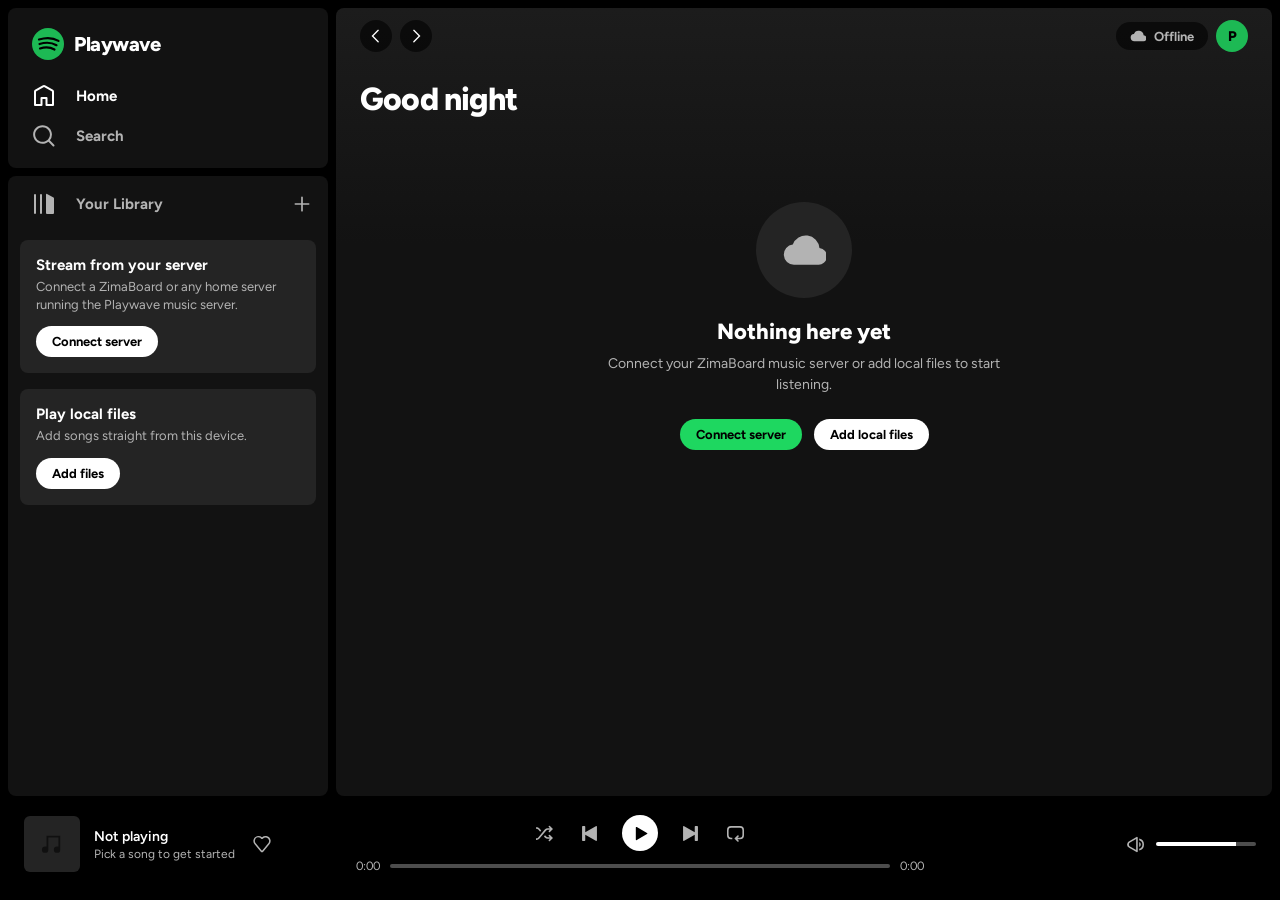
==== media-player/index.html @ f7f26b3d "Add Playwave: Spotify-style media player with home-server streaming Web app (plain HTML/CSS/JS, no b" ====
<!DOCTYPE html>
<html lang="en">
<head>
<meta charset="UTF-8">
<meta name="viewport" content="width=device-width, initial-scale=1.0">
<title>Playwave</title>
<link rel="icon" href="data:image/svg+xml,%3Csvg xmlns='http://www.w3.org/2000/svg' viewBox='0 0 32 32'%3E%3Ccircle cx='16' cy='16' r='16' fill='%231db954'/%3E%3Cpath d='M8 20.5c4.5-1.4 10.5-1.2 14.5 1M7.5 16c5.5-1.7 12.5-1.4 17 1.2M7 11.5c6.5-2 14.5-1.6 19.5 1.4' stroke='%23000' stroke-width='2.2' fill='none' stroke-linecap='round'/%3E%3C/svg%3E">
<link rel="preconnect" href="https://fonts.googleapis.com">
<link rel="preconnect" href="https://fonts.gstatic.com" crossorigin>
<link href="https://fonts.googleapis.com/css2?family=Figtree:wght@400;500;600;700;800;900&display=swap" rel="stylesheet">
<link rel="stylesheet" href="css/styles.css">
</head>
<body>
<div class="app">

  <!-- ======================= SIDEBAR ======================= -->
  <aside class="sidebar">
    <div class="panel nav-panel">
      <a class="logo" href="#" data-view="home">
        <svg viewBox="0 0 32 32" width="32" height="32" aria-hidden="true">
          <circle cx="16" cy="16" r="16" fill="#1db954"/>
          <path d="M8 20.5c4.5-1.4 10.5-1.2 14.5 1M7.5 16c5.5-1.7 12.5-1.4 17 1.2M7 11.5c6.5-2 14.5-1.6 19.5 1.4"
                stroke="#000" stroke-width="2.2" fill="none" stroke-linecap="round"/>
        </svg>
        <span>Playwave</span>
      </a>
      <nav class="main-nav">
        <button class="nav-item active" data-view="home">
          <svg viewBox="0 0 24 24"><path d="M12.5 3.247a1 1 0 0 0-1 0L4 7.577V20h4.5v-6a1 1 0 0 1 1-1h5a1 1 0 0 1 1 1v6H20V7.577l-7.5-4.33zm-2-1.732a3 3 0 0 1 3 0l7.5 4.33a2 2 0 0 1 1 1.732V21a1 1 0 0 1-1 1h-6.5a1 1 0 0 1-1-1v-6h-3v6a1 1 0 0 1-1 1H3a1 1 0 0 1-1-1V7.577a2 2 0 0 1 1-1.732l7.5-4.33z"/></svg>
          <span>Home</span>
        </button>
        <button class="nav-item" data-view="search">
          <svg viewBox="0 0 24 24"><path d="M10.533 1.279c-5.18 0-9.407 4.14-9.407 9.279s4.226 9.279 9.407 9.279c2.234 0 4.29-.77 5.907-2.058l4.353 4.353a1 1 0 1 0 1.414-1.414l-4.344-4.344a9.157 9.157 0 0 0 2.077-5.816c0-5.14-4.226-9.28-9.407-9.28zm-7.407 9.279c0-4.006 3.302-7.28 7.407-7.28s7.407 3.274 7.407 7.28-3.302 7.279-7.407 7.279-7.407-3.273-7.407-7.28z"/></svg>
          <span>Search</span>
        </button>
      </nav>
    </div>

    <div class="panel library-panel">
      <div class="library-head">
        <button class="nav-item lib-title" data-view="library">
          <svg viewBox="0 0 24 24"><path d="M3 22a1 1 0 0 1-1-1V3a1 1 0 0 1 2 0v18a1 1 0 0 1-1 1zM15.5 2.134A1 1 0 0 0 14 3v18a1 1 0 0 0 1 1h6a1 1 0 0 0 1-1V6.464a1 1 0 0 0-.5-.866l-6-3.464zM9 2a1 1 0 0 0-1 1v18a1 1 0 1 0 2 0V3a1 1 0 0 0-1-1z"/></svg>
          <span>Your Library</span>
        </button>
        <button class="icon-btn" id="addLocalBtn" title="Add local files">
          <svg viewBox="0 0 24 24"><path d="M11.999 3a1 1 0 0 1 1 1v7h7a1 1 0 1 1 0 2h-7v7a1 1 0 1 1-2 0v-7h-7a1 1 0 1 1 0-2h7V4a1 1 0 0 1 1-1z"/></svg>
        </button>
      </div>

      <div class="source-card" id="cloudCard">
        <p class="source-title">Stream from your server</p>
        <p class="source-sub" id="cloudCardSub">Connect a ZimaBoard or any home server running the Playwave music server.</p>
        <button class="pill-btn" id="connectBtn">Connect server</button>
      </div>

      <div class="source-card" id="localCard">
        <p class="source-title">Play local files</p>
        <p class="source-sub">Add songs straight from this device.</p>
        <button class="pill-btn" id="addLocalBtn2">Add files</button>
      </div>

      <ul class="side-track-list" id="sideTrackList"></ul>
    </div>
  </aside>

  <!-- ======================= MAIN ======================= -->
  <main class="main panel">
    <header class="topbar">
      <div class="topbar-left">
        <button class="circle-btn" id="navBack" title="Go back">
          <svg viewBox="0 0 24 24"><path d="M15.957 2.793a1 1 0 0 1 0 1.414L8.164 12l7.793 7.793a1 1 0 1 1-1.414 1.414L5.336 12l9.207-9.207a1 1 0 0 1 1.414 0z"/></svg>
        </button>
        <button class="circle-btn" id="navFwd" title="Go forward">
          <svg viewBox="0 0 24 24"><path d="M8.043 2.793a1 1 0 0 0 0 1.414L15.836 12l-7.793 7.793a1 1 0 1 0 1.414 1.414L18.664 12 9.457 2.793a1 1 0 0 0-1.414 0z"/></svg>
        </button>
      </div>
      <div class="topbar-right">
        <span class="conn-badge" id="connBadge" title="Cloud server status">
          <svg viewBox="0 0 24 24"><path d="M6.5 20a5.5 5.5 0 0 1-.62-10.965 7.501 7.501 0 0 1 14.55 1.9A4.5 4.5 0 0 1 19.5 20h-13z"/></svg>
          <span id="connBadgeText">Offline</span>
        </span>
        <div class="avatar" title="You">P</div>
      </div>
    </header>

    <div class="content" id="content">

      <!-- HOME VIEW -->
      <section class="view" id="view-home">
        <h1 class="greeting" id="greeting">Good evening</h1>
        <div class="quick-grid" id="quickGrid"></div>
        <div class="section-head">
          <h2>Your songs</h2>
          <button class="text-btn" data-view="library">Show all</button>
        </div>
        <div class="card-grid" id="cardGrid"></div>
        <div class="empty-state" id="homeEmpty">
          <div class="empty-art">
            <svg viewBox="0 0 24 24"><path d="M6.5 20a5.5 5.5 0 0 1-.62-10.965 7.501 7.501 0 0 1 14.55 1.9A4.5 4.5 0 0 1 19.5 20h-13z"/></svg>
          </div>
          <h2>Nothing here yet</h2>
          <p>Connect your ZimaBoard music server or add local files to start listening.</p>
          <div class="empty-actions">
            <button class="pill-btn solid" id="emptyConnectBtn">Connect server</button>
            <button class="pill-btn" id="emptyLocalBtn">Add local files</button>
          </div>
        </div>
      </section>

      <!-- SEARCH VIEW -->
      <section class="view hidden" id="view-search">
        <div class="search-wrap">
          <svg viewBox="0 0 24 24"><path d="M10.533 1.279c-5.18 0-9.407 4.14-9.407 9.279s4.226 9.279 9.407 9.279c2.234 0 4.29-.77 5.907-2.058l4.353 4.353a1 1 0 1 0 1.414-1.414l-4.344-4.344a9.157 9.157 0 0 0 2.077-5.816c0-5.14-4.226-9.28-9.407-9.28zm-7.407 9.279c0-4.006 3.302-7.28 7.407-7.28s7.407 3.274 7.407 7.28-3.302 7.279-7.407 7.279-7.407-3.273-7.407-7.28z"/></svg>
          <input type="text" id="searchInput" placeholder="What do you want to play?" autocomplete="off">
        </div>
        <div class="track-table" id="searchResults"></div>
        <p class="muted-note hidden" id="searchNone">No results found. Try a different artist or title.</p>
      </section>

      <!-- LIBRARY VIEW -->
      <section class="view hidden" id="view-library">
        <div class="lib-hero">
          <div class="lib-hero-art">
            <svg viewBox="0 0 24 24"><path d="M6 3h15v15.167a3.5 3.5 0 1 1-3.5-3.5H19V5H8v13.167a3.5 3.5 0 1 1-3.5-3.5H6V3z"/></svg>
          </div>
          <div>
            <p class="lib-hero-kicker">Playlist</p>
            <h1>All Songs</h1>
            <p class="lib-hero-meta" id="libMeta">0 songs</p>
          </div>
        </div>
        <div class="lib-actions">
          <button class="big-play-btn" id="libPlayAll" title="Play all">
            <svg viewBox="0 0 24 24"><path d="m7.05 3.606 13.49 7.788a.7.7 0 0 1 0 1.212L7.05 20.394A.7.7 0 0 1 6 19.788V4.212a.7.7 0 0 1 1.05-.606z"/></svg>
          </button>
          <button class="icon-btn big" id="libShuffle" title="Shuffle">
            <svg viewBox="0 0 24 24"><path d="M13.151.922a.75.75 0 1 0-1.06 1.06L13.109 3H11.16a3.75 3.75 0 0 0-2.873 1.34l-6.173 7.356A2.25 2.25 0 0 1 .39 12.5H0V14h.391a3.75 3.75 0 0 0 2.873-1.34l6.173-7.356a2.25 2.25 0 0 1 1.724-.804h1.947l-1.017 1.018a.75.75 0 0 0 1.06 1.06L15.98 3.75 13.15.922zM.391 3.5H0V2h.391c1.109 0 2.16.49 2.873 1.34L4.89 5.277l-.979 1.167-1.796-2.14A2.25 2.25 0 0 0 .39 3.5z"/><path d="m7.5 10.723.98-1.167.957 1.14a2.25 2.25 0 0 0 1.724.804h1.947l-1.017-1.018a.75.75 0 1 1 1.06-1.06l2.829 2.828-2.829 2.828a.75.75 0 1 1-1.06-1.06L13.109 13H11.16a3.75 3.75 0 0 1-2.873-1.34l-.787-.937z" transform="translate(4 5)"/></svg>
          </button>
        </div>
        <div class="track-table" id="libraryTable"></div>
      </section>

    </div>
  </main>

  <!-- ======================= PLAYER BAR ======================= -->
  <footer class="playerbar">
    <div class="now-playing">
      <div class="np-art" id="npArt">
        <svg viewBox="0 0 24 24"><path d="M6 3h15v15.167a3.5 3.5 0 1 1-3.5-3.5H19V5H8v13.167a3.5 3.5 0 1 1-3.5-3.5H6V3z"/></svg>
      </div>
      <div class="np-meta">
        <span class="np-title" id="npTitle">Not playing</span>
        <span class="np-artist" id="npArtist">Pick a song to get started</span>
      </div>
      <button class="icon-btn like-btn" id="likeBtn" title="Save to liked songs">
        <svg viewBox="0 0 24 24"><path d="M5.21 1.57a6.757 6.757 0 0 1 6.708 1.545.124.124 0 0 0 .165 0 6.741 6.741 0 0 1 5.715-1.78l.004.001a6.802 6.802 0 0 1 5.571 5.376v.003a6.689 6.689 0 0 1-1.49 5.655l-7.954 9.48a2.518 2.518 0 0 1-3.857 0L2.12 12.37A6.683 6.683 0 0 1 .627 6.714 6.757 6.757 0 0 1 5.21 1.57zm3.12 1.803a4.757 4.757 0 0 0-5.74 3.725l-.001.002a4.684 4.684 0 0 0 1.049 3.969l.009.01 7.958 9.485a.518.518 0 0 0 .79 0l7.968-9.495a4.688 4.688 0 0 0 1.049-3.965 4.803 4.803 0 0 0-3.931-3.794 4.74 4.74 0 0 0-4.023 1.256l-.008.008a2.123 2.123 0 0 1-2.9 0l-.007-.007a4.757 4.757 0 0 0-2.214-1.194z"/></svg>
      </button>
    </div>

    <div class="player-center">
      <div class="player-controls">
        <button class="icon-btn ctl" id="shuffleBtn" title="Enable shuffle">
          <svg viewBox="0 0 16 16"><path d="M13.151.922a.75.75 0 1 0-1.06 1.06L13.109 3H11.16a3.75 3.75 0 0 0-2.873 1.34l-6.173 7.356A2.25 2.25 0 0 1 .39 12.5H0V14h.391a3.75 3.75 0 0 0 2.873-1.34l6.173-7.356a2.25 2.25 0 0 1 1.724-.804h1.947l-1.017 1.018a.75.75 0 0 0 1.06 1.06L15.98 3.75 13.15.922zM.391 3.5H0V2h.391c1.109 0 2.16.49 2.873 1.34L4.89 5.277l-.979 1.167-1.796-2.14A2.25 2.25 0 0 0 .39 3.5z"/><path d="m7.5 10.723.98-1.167.957 1.14a2.25 2.25 0 0 0 1.724.804h1.947l-1.017-1.018a.75.75 0 1 1 1.06-1.06l2.829 2.828-2.829 2.828a.75.75 0 1 1-1.06-1.06L13.109 13H11.16a3.75 3.75 0 0 1-2.873-1.34l-.787-.937z"/></svg>
        </button>
        <button class="icon-btn ctl" id="prevBtn" title="Previous">
          <svg viewBox="0 0 16 16"><path d="M3.3 1a.7.7 0 0 1 .7.7v5.15l9.95-5.744a.7.7 0 0 1 1.05.606v12.575a.7.7 0 0 1-1.05.607L4 9.149V14.3a.7.7 0 0 1-.7.7H1.7a.7.7 0 0 1-.7-.7V1.7a.7.7 0 0 1 .7-.7h1.6z"/></svg>
        </button>
        <button class="play-btn" id="playBtn" title="Play">
          <svg viewBox="0 0 16 16" class="icon-play"><path d="M3 1.713a.7.7 0 0 1 1.05-.607l10.89 6.288a.7.7 0 0 1 0 1.212L4.05 14.894A.7.7 0 0 1 3 14.288V1.713z"/></svg>
          <svg viewBox="0 0 16 16" class="icon-pause hidden"><path d="M2.7 1a.7.7 0 0 0-.7.7v12.6a.7.7 0 0 0 .7.7h2.6a.7.7 0 0 0 .7-.7V1.7a.7.7 0 0 0-.7-.7H2.7zm8 0a.7.7 0 0 0-.7.7v12.6a.7.7 0 0 0 .7.7h2.6a.7.7 0 0 0 .7-.7V1.7a.7.7 0 0 0-.7-.7h-2.6z"/></svg>
        </button>
        <button class="icon-btn ctl" id="nextBtn" title="Next">
          <svg viewBox="0 0 16 16"><path d="M12.7 1a.7.7 0 0 0-.7.7v5.15L2.05 1.107A.7.7 0 0 0 1 1.712v12.575a.7.7 0 0 0 1.05.607L12 9.149V14.3a.7.7 0 0 0 .7.7h1.6a.7.7 0 0 0 .7-.7V1.7a.7.7 0 0 0-.7-.7h-1.6z"/></svg>
        </button>
        <button class="icon-btn ctl" id="repeatBtn" title="Enable repeat">
          <svg viewBox="0 0 16 16"><path d="M0 4.75A3.75 3.75 0 0 1 3.75 1h8.5A3.75 3.75 0 0 1 16 4.75v5a3.75 3.75 0 0 1-3.75 3.75H9.81l1.018 1.018a.75.75 0 1 1-1.06 1.06L6.939 12.75l2.829-2.828a.75.75 0 1 1 1.06 1.06L9.811 12h2.439a2.25 2.25 0 0 0 2.25-2.25v-5a2.25 2.25 0 0 0-2.25-2.25h-8.5A2.25 2.25 0 0 0 1.5 4.75v5A2.25 2.25 0 0 0 3.75 12H5v1.5H3.75A3.75 3.75 0 0 1 0 9.75v-5z"/></svg>
          <span class="repeat-one-dot hidden" id="repeatOneDot">1</span>
        </button>
      </div>
      <div class="progress-row">
        <span class="time" id="curTime">0:00</span>
        <input type="range" class="slider" id="seekBar" min="0" max="1000" value="0" step="1" aria-label="Seek">
        <span class="time" id="durTime">0:00</span>
      </div>
    </div>

    <div class="player-right">
      <button class="icon-btn ctl" id="muteBtn" title="Mute">
        <svg viewBox="0 0 16 16" class="icon-vol"><path d="M9.741.85a.75.75 0 0 1 .375.65v13a.75.75 0 0 1-1.125.65l-6.925-4a3.642 3.642 0 0 1-1.33-4.967 3.639 3.639 0 0 1 1.33-1.332l6.925-4a.75.75 0 0 1 .75 0zm-6.924 5.3a2.139 2.139 0 0 0 0 3.7l5.8 3.35V2.8l-5.8 3.35zm8.683 4.29V5.56a2.75 2.75 0 0 1 0 4.88z"/><path d="M11.5 13.614a5.752 5.752 0 0 0 0-11.228v1.55a4.252 4.252 0 0 1 0 8.127v1.55z"/></svg>
        <svg viewBox="0 0 16 16" class="icon-muted hidden"><path d="M13.86 5.47a.75.75 0 0 0-1.061 0l-1.47 1.47-1.47-1.47A.75.75 0 0 0 8.8 6.53L10.269 8l-1.47 1.47a.75.75 0 1 0 1.06 1.06l1.47-1.47 1.47 1.47a.75.75 0 0 0 1.06-1.06L12.39 8l1.47-1.47a.75.75 0 0 0 0-1.06z"/><path d="M9.741.85a.75.75 0 0 1 .375.65v13a.75.75 0 0 1-1.125.65l-6.925-4a3.642 3.642 0 0 1-1.33-4.967 3.639 3.639 0 0 1 1.33-1.332l6.925-4a.75.75 0 0 1 .75 0zm-6.924 5.3a2.139 2.139 0 0 0 0 3.7l5.8 3.35V2.8l-5.8 3.35z"/></svg>
      </button>
      <input type="range" class="slider vol" id="volBar" min="0" max="100" value="80" step="1" aria-label="Volume">
    </div>
  </footer>
</div>

<!-- ======================= CONNECT MODAL ======================= -->
<div class="modal-backdrop hidden" id="connectModal">
  <div class="modal">
    <h2>Connect to your music server</h2>
    <p class="modal-sub">Point Playwave at a ZimaBoard 2 (or any machine on your network) running the
      bundled server &mdash; see <code>server/zima-server.js</code>. Your songs stream straight from it.</p>
    <label class="field-label" for="serverUrlInput">Server address</label>
    <input type="text" id="serverUrlInput" class="text-input" placeholder="http://192.168.1.50:8090" autocomplete="off" spellcheck="false">
    <p class="modal-hint">Tip: on most home networks the ZimaBoard is reachable at
      <code>http://zimaboard.local:8090</code> or via its LAN IP.</p>
    <p class="modal-error hidden" id="connectError"></p>
    <div class="modal-actions">
      <button class="text-btn" id="disconnectBtn">Disconnect</button>
      <span class="spacer"></span>
      <button class="text-btn" id="cancelConnectBtn">Cancel</button>
      <button class="pill-btn solid" id="doConnectBtn">Connect</button>
    </div>
  </div>
</div>

<input type="file" id="filePicker" multiple accept="audio/*" hidden>
<audio id="audio" preload="metadata"></audio>
<div class="toast hidden" id="toast"></div>

<script src="js/app.js"></script>
</body>
</html>
---- media-player/css/styles.css ----
/* ========================================================================
   Playwave — Spotify-inspired design language
   Black app frame, rounded #121212 panels, #1db954 accent, Figtree type.
   ======================================================================== */

:root {
  --bg-base: #000000;
  --bg-panel: #121212;
  --bg-panel-grad: linear-gradient(#1c1c1c, #121212 30%);
  --bg-card: #181818;
  --bg-card-hover: #282828;
  --bg-elevated: #242424;
  --bg-input: #2a2a2a;
  --text-base: #ffffff;
  --text-subdued: #b3b3b3;
  --accent: #1db954;
  --accent-bright: #1ed760;
  --danger: #f15e6c;
  --radius: 8px;
  --panel-gap: 8px;
  --playerbar-h: 88px;
  --sidebar-w: 320px;
}

* { margin: 0; padding: 0; box-sizing: border-box; }

html, body { height: 100%; }

body {
  background: var(--bg-base);
  color: var(--text-base);
  font-family: "Figtree", "Circular Std", "Helvetica Neue", Helvetica, Arial, sans-serif;
  font-size: 14px;
  overflow: hidden;
  -webkit-font-smoothing: antialiased;
}

button { font: inherit; color: inherit; background: none; border: none; cursor: pointer; }
svg { fill: currentColor; display: block; }
.hidden { display: none !important; }
.spacer { flex: 1; }

/* ---------- App frame ---------- */

.app {
  display: grid;
  grid-template-columns: var(--sidebar-w) 1fr;
  grid-template-rows: 1fr auto;
  grid-template-areas:
    "sidebar main"
    "player  player";
  gap: var(--panel-gap);
  height: 100vh;
  padding: var(--panel-gap);
}

.panel {
  background: var(--bg-panel);
  border-radius: var(--radius);
}

/* ---------- Sidebar ---------- */

.sidebar {
  grid-area: sidebar;
  display: flex;
  flex-direction: column;
  gap: var(--panel-gap);
  min-height: 0;
}

.nav-panel { padding: 12px; }

.logo {
  display: flex;
  align-items: center;
  gap: 10px;
  padding: 8px 12px 16px;
  color: var(--text-base);
  text-decoration: none;
  font-size: 20px;
  font-weight: 800;
  letter-spacing: -0.5px;
}

.main-nav { display: flex; flex-direction: column; }

.nav-item {
  display: flex;
  align-items: center;
  gap: 20px;
  padding: 8px 12px;
  height: 40px;
  color: var(--text-subdued);
  font-weight: 700;
  font-size: 15px;
  border-radius: 4px;
  transition: color 0.2s ease;
}

.nav-item svg { width: 24px; height: 24px; flex: none; }
.nav-item:hover, .nav-item.active { color: var(--text-base); }

.library-panel {
  flex: 1;
  min-height: 0;
  display: flex;
  flex-direction: column;
  padding: 8px 12px 12px;
}

.library-head {
  display: flex;
  align-items: center;
  justify-content: space-between;
  padding-bottom: 8px;
}

.lib-title { flex: 1; }

/* ---------- Source promo cards (Spotify's "Create playlist" style) ---------- */

.source-card {
  background: var(--bg-elevated);
  border-radius: var(--radius);
  padding: 16px;
  margin: 8px 0;
  flex: none;
}

.source-title { font-weight: 700; font-size: 15px; margin-bottom: 4px; }
.source-sub { color: var(--text-subdued); font-size: 13px; line-height: 1.4; margin-bottom: 12px; }

.pill-btn {
  display: inline-block;
  padding: 8px 16px;
  border-radius: 500px;
  background: var(--text-base);
  color: #000;
  font-weight: 700;
  font-size: 13px;
  transition: transform 0.1s ease;
}
.pill-btn:hover { transform: scale(1.04); }
.pill-btn.solid { background: var(--accent-bright); }
.pill-btn.solid:hover { background: #3be477; }

/* ---------- Sidebar track list ---------- */

.side-track-list {
  list-style: none;
  overflow-y: auto;
  min-height: 0;
  margin-top: 8px;
}

.side-track {
  display: flex;
  align-items: center;
  gap: 12px;
  padding: 6px 8px;
  border-radius: 6px;
  cursor: pointer;
}
.side-track:hover { background: rgba(255, 255, 255, 0.08); }

.side-track .mini-art {
  width: 44px;
  height: 44px;
  flex: none;
  border-radius: 4px;
  display: grid;
  place-items: center;
}
.side-track .mini-art svg { width: 18px; height: 18px; color: rgba(0, 0, 0, 0.55); }

.side-track .st-meta { min-width: 0; }
.side-track .st-title {
  font-weight: 600;
  font-size: 14px;
  white-space: nowrap;
  overflow: hidden;
  text-overflow: ellipsis;
}
.side-track .st-artist {
  color: var(--text-subdued);
  font-size: 12.5px;
  white-space: nowrap;
  overflow: hidden;
  text-overflow: ellipsis;
}
.side-track.playing .st-title { color: var(--accent-bright); }

/* ---------- Main area ---------- */

.main {
  grid-area: main;
  display: flex;
  flex-direction: column;
  min-height: 0;
  min-width: 0;
  background: var(--bg-panel-grad);
  overflow: hidden;
}

.topbar {
  display: flex;
  align-items: center;
  justify-content: space-between;
  padding: 12px 24px;
  flex: none;
}

.topbar-left, .topbar-right { display: flex; align-items: center; gap: 8px; }

.circle-btn {
  width: 32px;
  height: 32px;
  border-radius: 50%;
  background: rgba(0, 0, 0, 0.6);
  color: var(--text-base);
  display: grid;
  place-items: center;
}
.circle-btn svg { width: 16px; height: 16px; }
.circle-btn:disabled { color: var(--text-subdued); cursor: default; }

.conn-badge {
  display: flex;
  align-items: center;
  gap: 8px;
  padding: 6px 14px;
  border-radius: 500px;
  background: rgba(0, 0, 0, 0.6);
  color: var(--text-subdued);
  font-weight: 700;
  font-size: 13px;
  cursor: pointer;
}
.conn-badge svg { width: 16px; height: 16px; }
.conn-badge.online { color: var(--accent-bright); }

.avatar {
  width: 32px;
  height: 32px;
  border-radius: 50%;
  background: var(--accent);
  color: #000;
  font-weight: 800;
  display: grid;
  place-items: center;
}

.content {
  flex: 1;
  overflow-y: auto;
  padding: 8px 24px 32px;
  min-height: 0;
}

/* ---------- Home view ---------- */

.greeting { font-size: 32px; font-weight: 800; letter-spacing: -0.8px; margin: 8px 0 20px; }

.quick-grid {
  display: grid;
  grid-template-columns: repeat(auto-fill, minmax(260px, 1fr));
  gap: 8px;
  margin-bottom: 32px;
}

.quick-card {
  display: flex;
  align-items: center;
  gap: 14px;
  background: rgba(255, 255, 255, 0.07);
  border-radius: 4px;
  overflow: hidden;
  cursor: pointer;
  transition: background 0.2s ease;
  position: relative;
  height: 64px;
}
.quick-card:hover { background: rgba(255, 255, 255, 0.15); }

.quick-card .q-art {
  width: 64px;
  height: 64px;
  flex: none;
  display: grid;
  place-items: center;
}
.quick-card .q-art svg { width: 24px; height: 24px; color: rgba(0, 0, 0, 0.55); }

.quick-card .q-title {
  font-weight: 700;
  font-size: 14.5px;
  padding-right: 48px;
  white-space: nowrap;
  overflow: hidden;
  text-overflow: ellipsis;
}

.quick-card .hover-play {
  position: absolute;
  right: 10px;
  opacity: 0;
  transform: translateY(4px);
}
.quick-card:hover .hover-play { opacity: 1; transform: none; }

.section-head {
  display: flex;
  align-items: baseline;
  justify-content: space-between;
  margin-bottom: 16px;
}
.section-head h2 { font-size: 22px; font-weight: 800; letter-spacing: -0.4px; }

.text-btn {
  color: var(--text-subdued);
  font-weight: 700;
  font-size: 13px;
}
.text-btn:hover { color: var(--text-base); text-decoration: underline; }

/* ---------- Card grid ---------- */

.card-grid {
  display: grid;
  grid-template-columns: repeat(auto-fill, minmax(168px, 1fr));
  gap: 18px;
}

.song-card {
  background: var(--bg-card);
  border-radius: var(--radius);
  padding: 14px;
  cursor: pointer;
  transition: background 0.25s ease;
  position: relative;
}
.song-card:hover { background: var(--bg-card-hover); }

.song-card .card-art {
  aspect-ratio: 1;
  border-radius: 6px;
  margin-bottom: 12px;
  display: grid;
  place-items: center;
  box-shadow: 0 8px 24px rgba(0, 0, 0, 0.5);
}
.song-card .card-art svg { width: 32%; height: 32%; color: rgba(0, 0, 0, 0.55); }

.song-card .card-title {
  font-weight: 700;
  font-size: 15px;
  margin-bottom: 4px;
  white-space: nowrap;
  overflow: hidden;
  text-overflow: ellipsis;
}
.song-card .card-sub {
  color: var(--text-subdued);
  font-size: 13.5px;
  white-space: nowrap;
  overflow: hidden;
  text-overflow: ellipsis;
}

.hover-play {
  width: 48px;
  height: 48px;
  border-radius: 50%;
  background: var(--accent-bright);
  color: #000;
  display: grid;
  place-items: center;
  box-shadow: 0 8px 16px rgba(0, 0, 0, 0.4);
  opacity: 0;
  transition: opacity 0.2s ease, transform 0.2s ease;
}
.hover-play svg { width: 20px; height: 20px; margin-left: 2px; }

.song-card .hover-play {
  position: absolute;
  right: 22px;
  top: calc(50% - 48px);
  transform: translateY(8px);
}
.song-card:hover .hover-play { opacity: 1; transform: none; }
.hover-play:hover { transform: scale(1.05) !important; background: #3be477; }

/* ---------- Empty state ---------- */

.empty-state {
  display: flex;
  flex-direction: column;
  align-items: center;
  text-align: center;
  padding: 64px 24px;
  gap: 8px;
}
.empty-art {
  width: 96px;
  height: 96px;
  border-radius: 50%;
  background: var(--bg-elevated);
  display: grid;
  place-items: center;
  margin-bottom: 12px;
}
.empty-art svg { width: 44px; height: 44px; color: var(--text-subdued); }
.empty-state h2 { font-size: 22px; font-weight: 800; }
.empty-state p { color: var(--text-subdued); max-width: 420px; line-height: 1.5; }
.empty-actions { display: flex; gap: 12px; margin-top: 16px; }

/* ---------- Search view ---------- */

.search-wrap {
  position: relative;
  max-width: 400px;
  margin: 8px 0 24px;
}
.search-wrap svg {
  position: absolute;
  left: 14px;
  top: 50%;
  transform: translateY(-50%);
  width: 18px;
  height: 18px;
  color: var(--text-subdued);
  pointer-events: none;
}
.search-wrap input {
  width: 100%;
  height: 48px;
  border: none;
  border-radius: 500px;
  background: var(--bg-input);
  color: var(--text-base);
  font: inherit;
  font-weight: 500;
  padding: 0 18px 0 44px;
  outline: none;
}
.search-wrap input:focus { box-shadow: 0 0 0 2px var(--text-base); }
.search-wrap input::placeholder { color: var(--text-subdued); }

.muted-note { color: var(--text-subdued); padding: 24px 0; }

/* ---------- Library view ---------- */

.lib-hero {
  display: flex;
  align-items: flex-end;
  gap: 24px;
  padding: 24px 0 28px;
}
.lib-hero-art {
  width: 192px;
  height: 192px;
  flex: none;
  border-radius: var(--radius);
  background: linear-gradient(135deg, #450af5, #c4efd9);
  display: grid;
  place-items: center;
  box-shadow: 0 16px 48px rgba(0, 0, 0, 0.55);
}
.lib-hero-art svg { width: 72px; height: 72px; color: #fff; }
.lib-hero-kicker { font-size: 13px; font-weight: 700; }
.lib-hero h1 { font-size: clamp(36px, 6vw, 68px); font-weight: 900; letter-spacing: -2px; margin: 4px 0 10px; }
.lib-hero-meta { color: var(--text-subdued); font-weight: 600; }

.lib-actions {
  display: flex;
  align-items: center;
  gap: 20px;
  padding-bottom: 20px;
}

.big-play-btn {
  width: 56px;
  height: 56px;
  border-radius: 50%;
  background: var(--accent-bright);
  color: #000;
  display: grid;
  place-items: center;
  transition: transform 0.1s ease, background 0.1s ease;
}
.big-play-btn svg { width: 24px; height: 24px; margin-left: 2px; }
.big-play-btn:hover { transform: scale(1.05); background: #3be477; }

.icon-btn {
  color: var(--text-subdued);
  display: grid;
  place-items: center;
  padding: 4px;
  border-radius: 4px;
}
.icon-btn svg { width: 20px; height: 20px; }
.icon-btn:hover { color: var(--text-base); }
.icon-btn.big svg { width: 28px; height: 28px; }
.icon-btn.active { color: var(--accent-bright); }
.icon-btn.active:hover { color: var(--accent-bright); }

/* ---------- Track table ---------- */

.track-table { display: flex; flex-direction: column; }

.tt-head, .tt-row {
  display: grid;
  grid-template-columns: 32px 1fr minmax(120px, 0.6fr) 72px 56px;
  align-items: center;
  gap: 16px;
  padding: 0 16px;
  border-radius: 4px;
}

.tt-head {
  color: var(--text-subdued);
  font-size: 12px;
  font-weight: 600;
  text-transform: uppercase;
  letter-spacing: 1.2px;
  height: 36px;
  border-bottom: 1px solid rgba(255, 255, 255, 0.1);
  margin-bottom: 8px;
  position: sticky;
  top: 0;
  background: var(--bg-panel);
  z-index: 1;
}

.tt-row { height: 56px; cursor: pointer; }
.tt-row:hover { background: rgba(255, 255, 255, 0.08); }

.tt-num { color: var(--text-subdued); font-variant-numeric: tabular-nums; text-align: right; }
.tt-row:hover .tt-num .num { display: none; }
.tt-row .tt-num .row-play { display: none; }
.tt-row:hover .tt-num .row-play { display: block; margin-left: auto; }
.tt-num .row-play svg { width: 14px; height: 14px; fill: var(--text-base); }

.tt-title-cell { display: flex; align-items: center; gap: 12px; min-width: 0; }
.tt-title-cell .mini-art {
  width: 40px;
  height: 40px;
  flex: none;
  border-radius: 4px;
  display: grid;
  place-items: center;
}
.tt-title-cell .mini-art svg { width: 16px; height: 16px; color: rgba(0, 0, 0, 0.55); }

.tt-title-meta { min-width: 0; }
.tt-title {
  font-weight: 600;
  font-size: 15px;
  white-space: nowrap;
  overflow: hidden;
  text-overflow: ellipsis;
}
.tt-artist {
  color: var(--text-subdued);
  font-size: 13px;
  white-space: nowrap;
  overflow: hidden;
  text-overflow: ellipsis;
}
.tt-artist:hover { color: var(--text-base); text-decoration: underline; }

.tt-album {
  color: var(--text-subdued);
  font-size: 13.5px;
  white-space: nowrap;
  overflow: hidden;
  text-overflow: ellipsis;
}

.tt-source {
  display: inline-flex;
  align-items: center;
  gap: 6px;
  color: var(--text-subdued);
  font-size: 12px;
}
.tt-source svg { width: 14px; height: 14px; }

.tt-dur { color: var(--text-subdued); font-variant-numeric: tabular-nums; text-align: right; }

.tt-row.playing .tt-title { color: var(--accent-bright); }
.tt-row.playing .tt-num { color: var(--accent-bright); }

/* Equalizer bars for the playing row */
.eq {
  display: inline-flex;
  align-items: flex-end;
  gap: 2px;
  height: 14px;
  width: 16px;
}
.eq span {
  width: 3px;
  background: var(--accent-bright);
  animation: eq-bounce 1s ease infinite alternate;
}
.eq span:nth-child(1) { height: 40%; animation-delay: -0.4s; }
.eq span:nth-child(2) { height: 100%; animation-delay: -0.1s; }
.eq span:nth-child(3) { height: 60%; animation-delay: -0.7s; }
@keyframes eq-bounce { from { transform: scaleY(1); } to { transform: scaleY(0.3); } }
.eq.paused span { animation-play-state: paused; }

/* ---------- Player bar ---------- */

.playerbar {
  grid-area: player;
  height: var(--playerbar-h);
  display: grid;
  grid-template-columns: minmax(180px, 1fr) minmax(0, 2.2fr) minmax(180px, 1fr);
  align-items: center;
  gap: 16px;
  padding: 0 16px 8px;
}

.now-playing { display: flex; align-items: center; gap: 14px; min-width: 0; }

.np-art {
  width: 56px;
  height: 56px;
  flex: none;
  border-radius: 6px;
  background: var(--bg-elevated);
  display: grid;
  place-items: center;
  box-shadow: 0 4px 16px rgba(0, 0, 0, 0.5);
}
.np-art svg { width: 22px; height: 22px; color: rgba(0, 0, 0, 0.55); }
.np-art.idle svg { color: var(--text-subdued); }

.np-meta { min-width: 0; display: flex; flex-direction: column; gap: 2px; }
.np-title { font-weight: 600; font-size: 14px; white-space: nowrap; overflow: hidden; text-overflow: ellipsis; }
.np-artist { color: var(--text-subdued); font-size: 12px; white-space: nowrap; overflow: hidden; text-overflow: ellipsis; }

.like-btn svg { width: 18px; height: 18px; }
.like-btn.liked { color: var(--accent-bright); }

.player-center {
  display: flex;
  flex-direction: column;
  align-items: center;
  gap: 8px;
  min-width: 0;
}

.player-controls { display: flex; align-items: center; gap: 20px; }
.ctl { position: relative; }
.ctl svg { width: 17px; height: 17px; }

.play-btn {
  width: 36px;
  height: 36px;
  border-radius: 50%;
  background: var(--text-base);
  color: #000;
  display: grid;
  place-items: center;
  transition: transform 0.1s ease;
}
.play-btn svg { width: 15px; height: 15px; }
.play-btn .icon-play { margin-left: 1px; }
.play-btn:hover { transform: scale(1.06); }

.repeat-one-dot {
  position: absolute;
  top: -3px;
  right: -5px;
  background: var(--accent-bright);
  color: #000;
  font-size: 9px;
  font-weight: 800;
  width: 13px;
  height: 13px;
  border-radius: 50%;
  display: grid;
  place-items: center;
}

.progress-row {
  display: flex;
  align-items: center;
  gap: 10px;
  width: 100%;
  max-width: 600px;
}

.time {
  color: var(--text-subdued);
  font-size: 12px;
  font-variant-numeric: tabular-nums;
  min-width: 40px;
}
.time:last-child { text-align: left; }
.time:first-child { text-align: right; }

/* ---------- Sliders ---------- */

.slider {
  -webkit-appearance: none;
  appearance: none;
  width: 100%;
  height: 4px;
  border-radius: 2px;
  background: linear-gradient(to right, var(--text-base) var(--fill, 0%), #4d4d4d var(--fill, 0%));
  outline: none;
  cursor: pointer;
}
.slider::-webkit-slider-thumb {
  -webkit-appearance: none;
  appearance: none;
  width: 12px;
  height: 12px;
  border-radius: 50%;
  background: var(--text-base);
  opacity: 0;
  transition: opacity 0.15s ease;
}
.slider::-moz-range-thumb {
  width: 12px;
  height: 12px;
  border: none;
  border-radius: 50%;
  background: var(--text-base);
  opacity: 0;
  transition: opacity 0.15s ease;
}
.slider:hover::-webkit-slider-thumb, .slider:active::-webkit-slider-thumb { opacity: 1; }
.slider:hover::-moz-range-thumb, .slider:active::-moz-range-thumb { opacity: 1; }
.slider:hover {
  background: linear-gradient(to right, var(--accent-bright) var(--fill, 0%), #4d4d4d var(--fill, 0%));
}

.player-right {
  display: flex;
  align-items: center;
  justify-content: flex-end;
  gap: 8px;
}
.slider.vol { width: 100px; }

/* ---------- Modal ---------- */

.modal-backdrop {
  position: fixed;
  inset: 0;
  background: rgba(0, 0, 0, 0.7);
  display: grid;
  place-items: center;
  z-index: 100;
}

.modal {
  width: min(460px, calc(100vw - 32px));
  background: var(--bg-elevated);
  border-radius: var(--radius);
  padding: 28px;
  box-shadow: 0 24px 64px rgba(0, 0, 0, 0.6);
}
.modal h2 { font-size: 20px; font-weight: 800; margin-bottom: 8px; }
.modal-sub { color: var(--text-subdued); line-height: 1.5; margin-bottom: 20px; }
.modal code {
  background: rgba(255, 255, 255, 0.1);
  padding: 1px 5px;
  border-radius: 4px;
  font-size: 12px;
}

.field-label { display: block; font-weight: 700; font-size: 13px; margin-bottom: 6px; }

.text-input {
  width: 100%;
  height: 44px;
  border: 1px solid #555;
  border-radius: 4px;
  background: var(--bg-input);
  color: var(--text-base);
  font: inherit;
  padding: 0 14px;
  outline: none;
}
.text-input:focus { border-color: var(--text-base); }

.modal-hint { color: var(--text-subdued); font-size: 12.5px; margin-top: 8px; line-height: 1.5; }
.modal-error { color: var(--danger); font-size: 13px; margin-top: 10px; line-height: 1.4; }

.modal-actions {
  display: flex;
  align-items: center;
  gap: 16px;
  margin-top: 24px;
}

/* ---------- Toast ---------- */

.toast {
  position: fixed;
  bottom: calc(var(--playerbar-h) + 24px);
  left: 50%;
  transform: translateX(-50%);
  background: var(--accent-bright);
  color: #000;
  font-weight: 700;
  padding: 12px 24px;
  border-radius: 6px;
  box-shadow: 0 8px 24px rgba(0, 0, 0, 0.5);
  z-index: 200;
  animation: toast-in 0.25s ease;
}
.toast.error { background: var(--danger); }
@keyframes toast-in {
  from { opacity: 0; transform: translate(-50%, 8px); }
  to { opacity: 1; transform: translate(-50%, 0); }
}

/* ---------- Scrollbars ---------- */

::-webkit-scrollbar { width: 12px; }
::-webkit-scrollbar-thumb { background: hsla(0, 0%, 100%, 0.3); border-radius: 6px; }
::-webkit-scrollbar-thumb:hover { background: hsla(0, 0%, 100%, 0.5); }
::-webkit-scrollbar-track { background: transparent; }

/* ---------- Responsive ---------- */

@media (max-width: 900px) {
  :root { --sidebar-w: 76px; }
  .logo span, .nav-item span, .source-card, .side-track .st-meta, .library-head .icon-btn { display: none; }
  .nav-item { justify-content: center; gap: 0; }
  .logo { justify-content: center; padding: 8px 0 16px; }
  .playerbar { grid-template-columns: 1fr auto; }
  .player-right { display: none; }
}
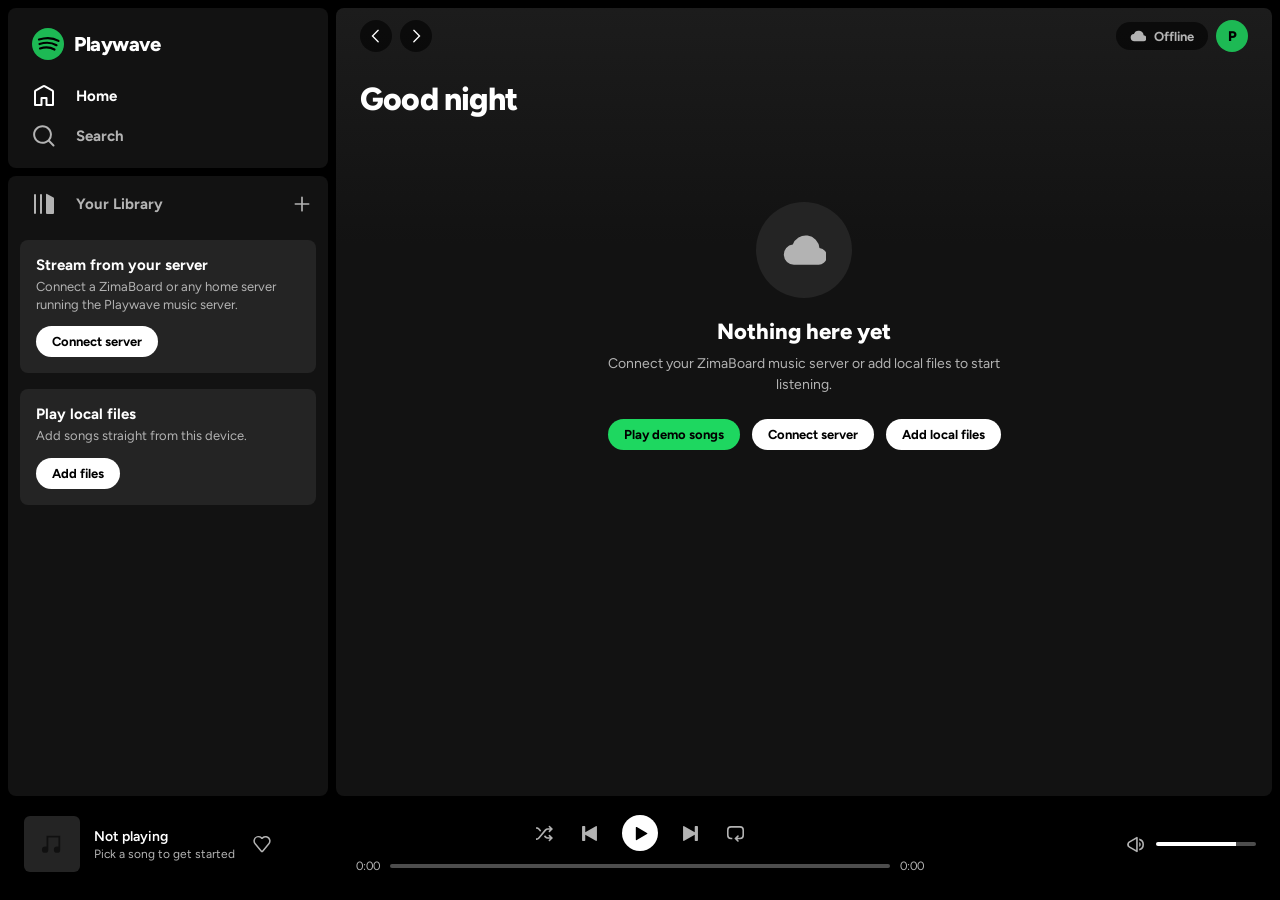
==== commit 2d9a0a68: "Make Playwave fully usable without a music server Bundle four synthesized demo tracks (OGG Vorbis, ~" ====
--- a/media-player/index.html
+++ b/media-player/index.html
@@ -101,7 +101,8 @@
           <h2>Nothing here yet</h2>
           <p>Connect your ZimaBoard music server or add local files to start listening.</p>
           <div class="empty-actions">
-            <button class="pill-btn solid" id="emptyConnectBtn">Connect server</button>
+            <button class="pill-btn solid" id="emptyDemoBtn">Play demo songs</button>
+            <button class="pill-btn" id="emptyConnectBtn">Connect server</button>
             <button class="pill-btn" id="emptyLocalBtn">Add local files</button>
           </div>
         </div>
--- a/media-player/css/styles.css
+++ b/media-player/css/styles.css
@@ -264,7 +264,7 @@
 
 .quick-grid {
   display: grid;
-  grid-template-columns: repeat(auto-fill, minmax(260px, 1fr));
+  grid-template-columns: repeat(auto-fill, minmax(min(260px, 100%), 1fr));
   gap: 8px;
   margin-bottom: 32px;
 }
@@ -839,3 +839,21 @@
   .playerbar { grid-template-columns: 1fr auto; }
   .player-right { display: none; }
 }
+
+/* Phones: stack the player bar and tighten the hero */
+@media (max-width: 600px) {
+  :root { --playerbar-h: 128px; }
+  .playerbar {
+    grid-template-columns: 1fr;
+    grid-template-rows: auto auto;
+    align-content: center;
+    gap: 6px;
+    padding-top: 6px;
+  }
+  .np-art { width: 42px; height: 42px; }
+  .like-btn { margin-left: auto; }
+  .content { padding: 8px 16px 24px; }
+  .greeting { font-size: 26px; }
+  .lib-hero { flex-direction: column; align-items: flex-start; gap: 16px; }
+  .lib-hero-art { width: 128px; height: 128px; }
+}
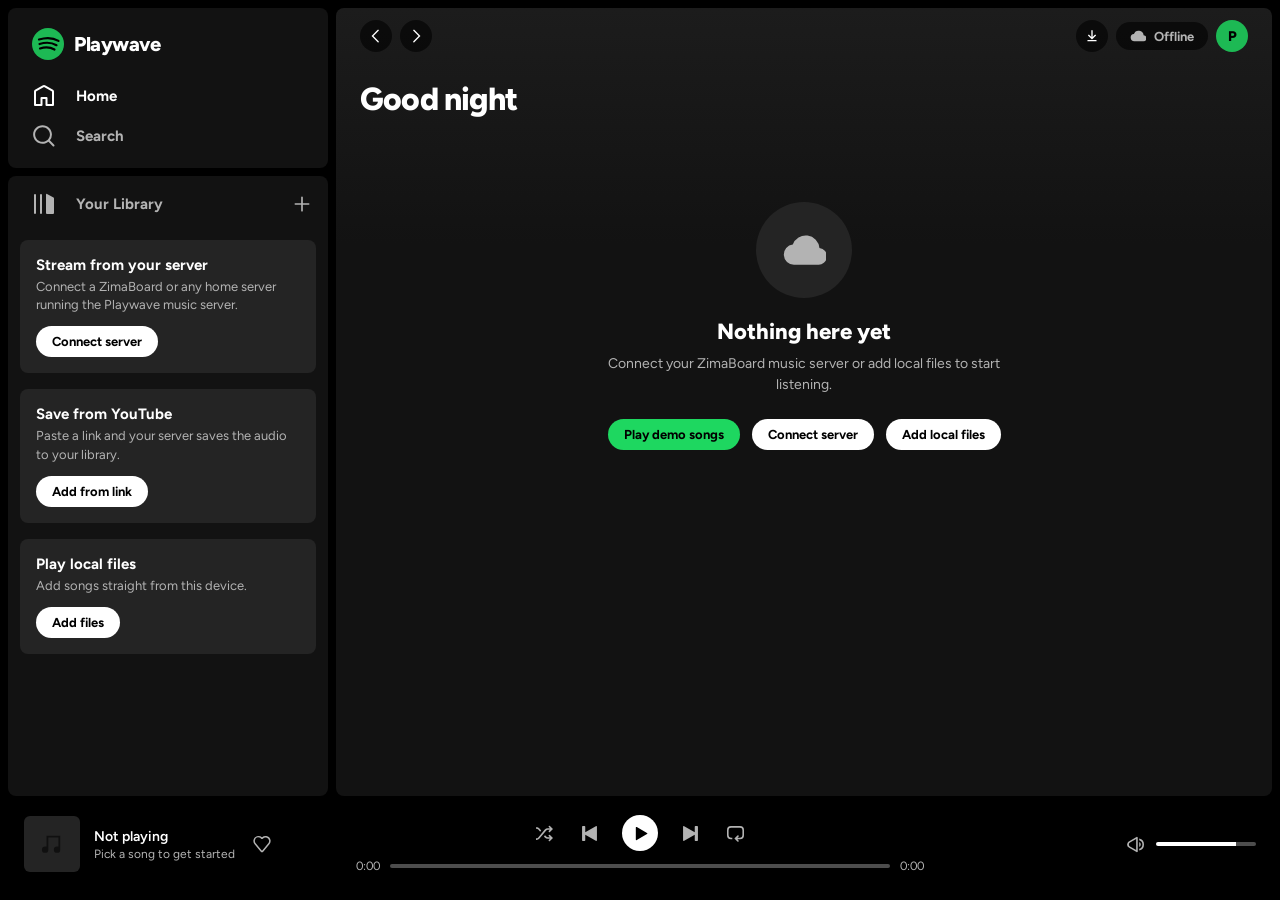
==== commit 9b2aef81: "Add save-from-YouTube to Playwave via the music server POST /api/download on zima-server.js validate" ====
--- a/media-player/index.html
+++ b/media-player/index.html
@@ -53,6 +53,12 @@
         <button class="pill-btn" id="connectBtn">Connect server</button>
       </div>
 
+      <div class="source-card" id="ytCard">
+        <p class="source-title">Save from YouTube</p>
+        <p class="source-sub">Paste a link and your server saves the audio to your library.</p>
+        <button class="pill-btn" id="ytCardBtn">Add from link</button>
+      </div>
+
       <div class="source-card" id="localCard">
         <p class="source-title">Play local files</p>
         <p class="source-sub">Add songs straight from this device.</p>
@@ -75,6 +81,9 @@
         </button>
       </div>
       <div class="topbar-right">
+        <button class="circle-btn" id="ytOpenBtn" title="Save a song from a YouTube link">
+          <svg viewBox="0 0 24 24"><path d="M12 3a1 1 0 0 1 1 1v9.586l3.293-3.293a1 1 0 0 1 1.414 1.414L12 17.414l-5.707-5.707a1 1 0 0 1 1.414-1.414L11 13.586V4a1 1 0 0 1 1-1zM5 19a1 1 0 0 1 1-1h12a1 1 0 1 1 0 2H6a1 1 0 0 1-1-1z"/></svg>
+        </button>
         <span class="conn-badge" id="connBadge" title="Cloud server status">
           <svg viewBox="0 0 24 24"><path d="M6.5 20a5.5 5.5 0 0 1-.62-10.965 7.501 7.501 0 0 1 14.55 1.9A4.5 4.5 0 0 1 19.5 20h-13z"/></svg>
           <span id="connBadgeText">Offline</span>
@@ -216,6 +225,25 @@
   </div>
 </div>
 
+<!-- ======================= YOUTUBE MODAL ======================= -->
+<div class="modal-backdrop hidden" id="ytModal">
+  <div class="modal">
+    <h2>Save a song from YouTube</h2>
+    <p class="modal-sub">The computer running your Playwave server downloads the audio with
+      <code>yt-dlp</code> and drops it into your music folder. Only save music you have the
+      rights to (your own uploads, Creative Commons, and so on).</p>
+    <label class="field-label" for="ytUrlInput">YouTube link</label>
+    <input type="text" id="ytUrlInput" class="text-input" placeholder="https://www.youtube.com/watch?v=…" autocomplete="off" spellcheck="false">
+    <p class="modal-error hidden" id="ytError"></p>
+    <div class="yt-jobs" id="ytJobs"></div>
+    <div class="modal-actions">
+      <span class="spacer"></span>
+      <button class="text-btn" id="ytCloseBtn">Close</button>
+      <button class="pill-btn solid" id="ytDownloadBtn">Save to library</button>
+    </div>
+  </div>
+</div>
+
 <input type="file" id="filePicker" multiple accept="audio/*" hidden>
 <audio id="audio" preload="metadata"></audio>
 <div class="toast hidden" id="toast"></div>
--- a/media-player/css/styles.css
+++ b/media-player/css/styles.css
@@ -800,6 +800,43 @@
   margin-top: 24px;
 }
 
+/* ---------- YouTube download jobs ---------- */
+
+.yt-jobs { display: flex; flex-direction: column; gap: 10px; margin-top: 16px; }
+
+.yt-job-row {
+  display: flex;
+  align-items: baseline;
+  justify-content: space-between;
+  gap: 12px;
+  margin-bottom: 6px;
+}
+.yt-job-title {
+  font-size: 13px;
+  font-weight: 600;
+  white-space: nowrap;
+  overflow: hidden;
+  text-overflow: ellipsis;
+}
+.yt-job-status { color: var(--text-subdued); font-size: 12px; font-weight: 700; flex: none; }
+.yt-job.done .yt-job-status { color: var(--accent-bright); }
+.yt-job.error .yt-job-status { color: var(--danger); }
+
+.yt-job-bar {
+  height: 4px;
+  border-radius: 2px;
+  background: #4d4d4d;
+  overflow: hidden;
+}
+.yt-job-bar div {
+  height: 100%;
+  background: var(--accent-bright);
+  transition: width 0.4s ease;
+}
+.yt-job.error .yt-job-bar div { background: var(--danger); }
+
+.yt-job-error { color: var(--danger); font-size: 12px; margin-top: 6px; line-height: 1.4; }
+
 /* ---------- Toast ---------- */
 
 .toast {
